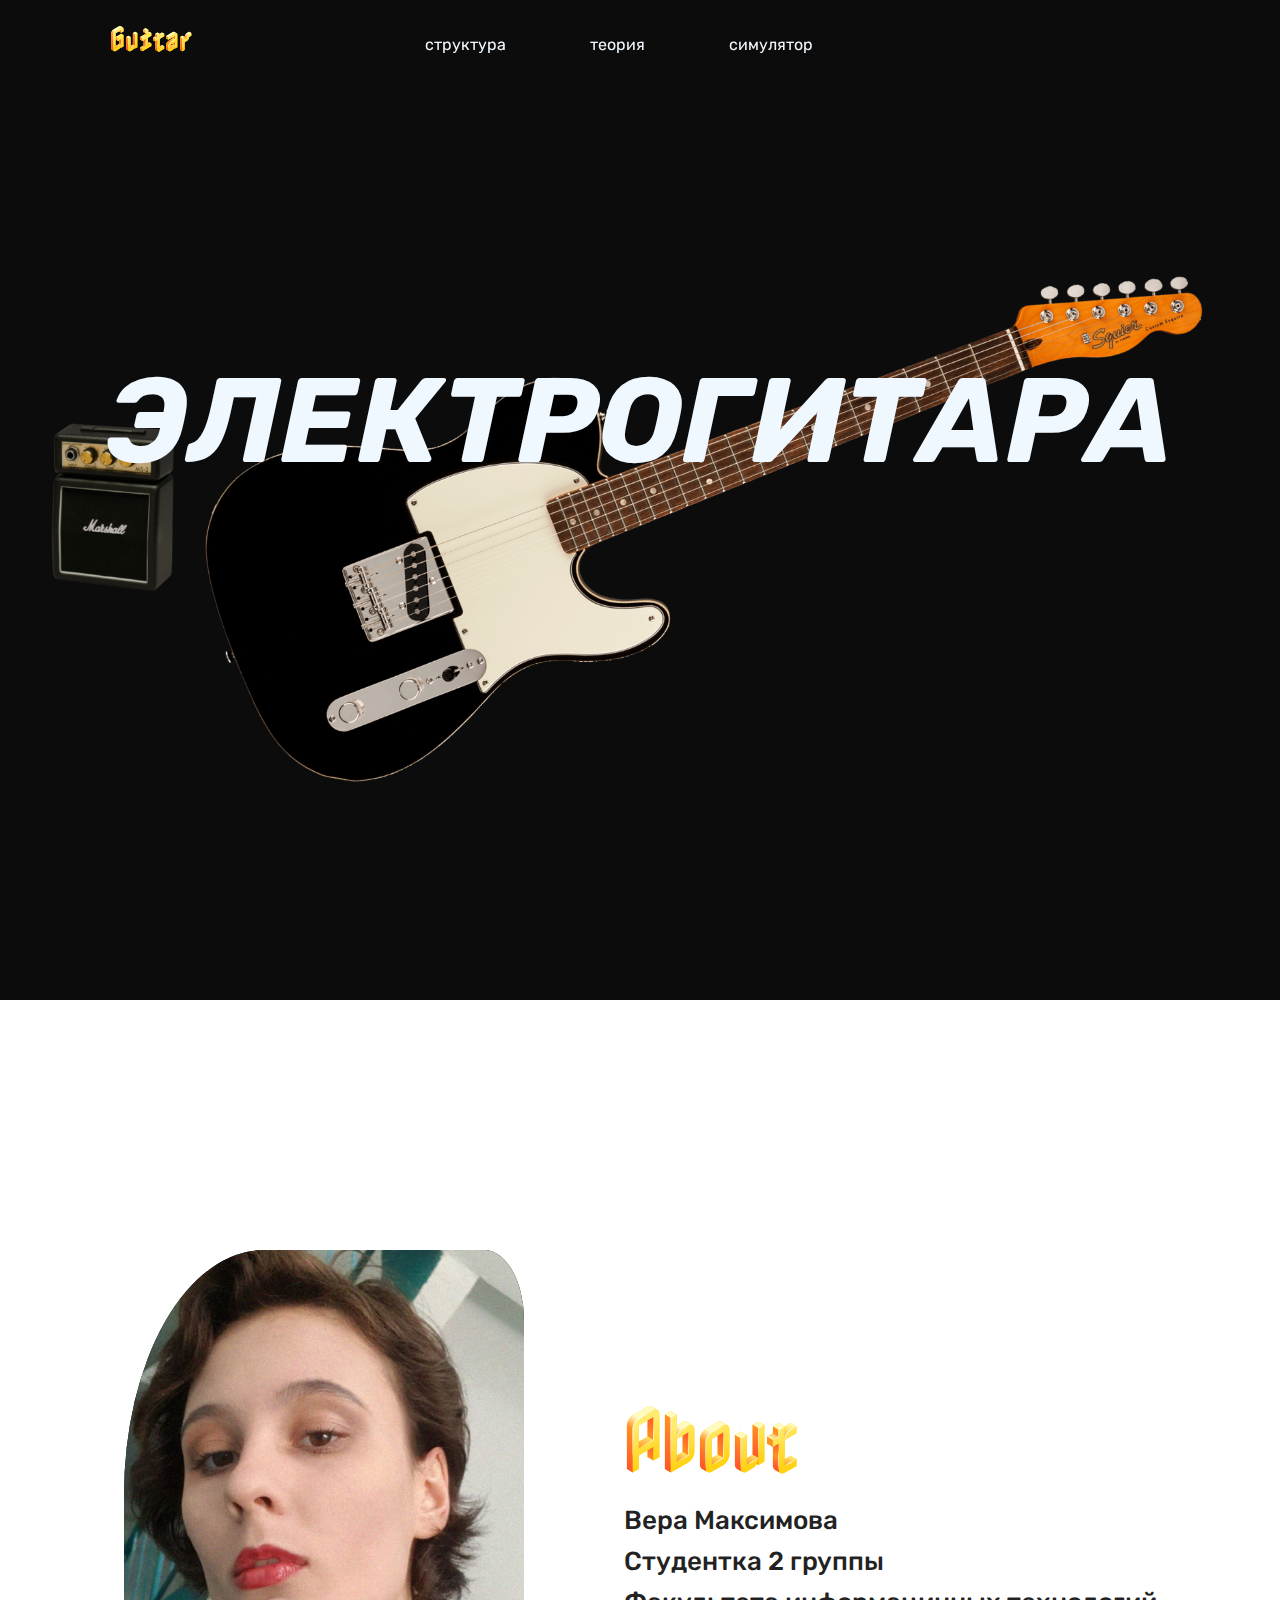
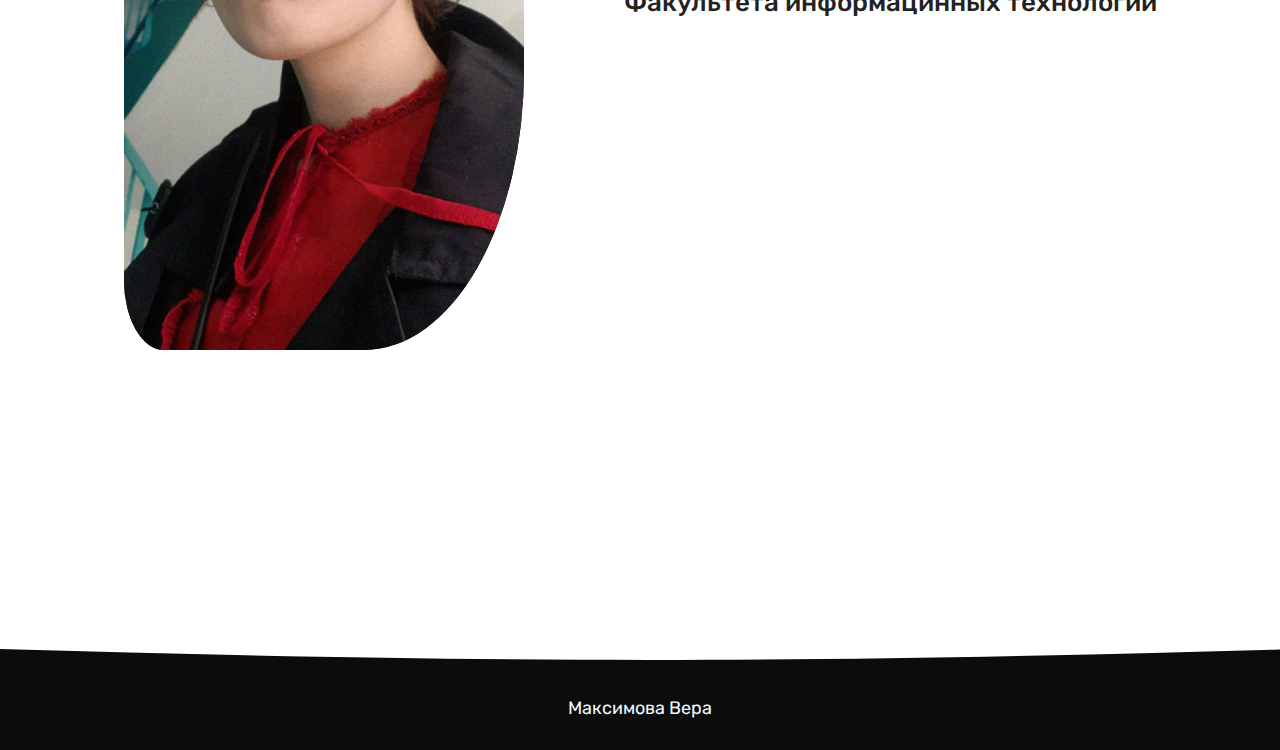
==== Сайт/Сайт/site/index.html @ 5f1f0c19 "Site is done!" ====
<!DOCTYPE html>
<html lang="en">
<head>
    <meta charset="UTF-8">
    <meta http-equiv="X-UA-Compatible" content="IE=edge">
    <meta name="viewport" content="width=device-width, initial-scale=1">
    <title>Guitar</title>
    <link rel="preconnect" href="https://fonts.googleapis.com">
    <link rel="preconnect" href="https://fonts.gstatic.com" crossorigin>
    <link rel="preconnect" href="https://fonts.googleapis.com">
    <link rel="preconnect" href="https://fonts.gstatic.com" crossorigin>
    <link href="https://fonts.googleapis.com/css2?family=Rubik:ital,wght@0,300;0,400;0,500;0,600;0,700;0,800;0,900;1,300;1,400;1,500;1,600;1,700;1,800;1,900&display=swap" rel="stylesheet">
    <link rel="icon" href="img/index/favicon.png" type="image/x-icon">
    <link href="https://fonts.googleapis.com/css2?family=Nabla&display=swap" rel="stylesheet">
    <link rel="stylesheet" href="media/index_media.css">
    <link rel="stylesheet" href="style/style.css">
</head>
<body>
<section>
    <header>
        <nav>
            <span class="logo">
                <a href="index.html">Guitar</a>
            </span>
            <span class="nav_points">
                <a href="structure.html" target="_blank">cтруктура</a>
                <a href="theory.html" target="_blank">теория</a>
                <a href="simulator.html" target="_blank">cимулятор</a>
            </span>
        </nav>
    </header>
    <section class="promo">
        <h1><span class="promo__first-letter">Э</span><span class="promo__second-letter">Л</span><span class="promo__third-letter">Е</span><span class="promo__fourth-letter">К</span><span class="promo__fifth-letter">Т</span><span class="promo__sixth-letter">Р</span><span class="promo__seventh-letter">О</span><span class="promo__eighth-letter">Г</span><span class="promo__ninth-letter">И</span><span class="promo__tenth-letter">Т</span><span class="promo__eleventh-letter">А</span><span class="promo__twelfth-letter">Р</span><span class="promo__thirteenth-letter">А</span></h1>
    </section>
    <section class="about">
        <img src="img/index/me2.png">
        <div class="about_information">
            <h2>About</h2>
            <p>Вера Максимова</p>
            <p>Студентка 2 группы</p>
            <p>Факультета информацинных технологий</p>
        </div>
    </section>
    <footer>
        <p class="footer_p">Максимова Вера</p>
    </footer>
</section>
</body>
</html>
---- Сайт/Сайт/site/media/index_media.css ----
@media  only screen and (max-width: 1440px){

.promo{
    background-size: 90%;
}

}


@media only screen and (max-width: 1024px){
    
    nav .nav_points{
        margin-top: 40px;
    }

    .logo a{
        margin-left: 50px;
        margin-right: 0;
    }

    .logo{
    margin-right: calc(50% - 450px);
    }

    .nav_points a{
    font-size: 14px;
    }

    .promo h1 span{
    font-size: 70px;
    }

    .about img{
    width: 235px;
    height: 400px;
    margin-right: 50px;
    }   

    .about .about_information h2{
    font-size: 48px;
    }

    .about .about_information p{
    font-size: 18px;
    }

    .about_information p:last-child{
    margin-bottom: 100px;
    }

    footer .footer_p {
    font-size: 14px;
    }
   
}
    

@media only screen and (max-width: 768px){
    
    nav .logo{
        margin-right: calc(50% - 350px);
        margin-left: 50px;
    }

    nav .logo a{
        margin: 0;
    }

    .promo{
        height: 700px;
    }

    .about {
        height: 600px !important;
        background-color: aliceblue;
    }

    footer{
        background-color: aliceblue;
    }
}



@media only screen and (max-width: 425px){
    nav .nav_points{
        margin-top: 40px;
    }

    nav .logo a{
        margin-left: 5px;
        margin-right: 0;
        font-size: 20px;
    }

    nav .logo{
        margin-right: calc(50% - 185px);
        margin-left: 0px;
     
    }

    nav .nav_points a{
        font-size: 12px;
        padding: 5px;
        margin-left: 0px;
        margin-right: 0px;
        
    }
    .promo{
        height: 200px;
    }
    .promo h1 {
        margin-top: 50px;
    }
    .promo h1 span {
        font-size: 40px;
    }
    
    .promo h1 span{
    font-size: 40px;
    }

    .about{
        display: block !important; 
        height: 400px;

      
    }
    .about img{
        margin-top: 100px;
        padding: 20px;
        background-color: transparent;
        width: 120px;
        height: 210px;
        margin-left: calc(50% - 80px);
    }   

    .about .about_information h2{
        font-size: 30px;
        margin-left: auto;
        margin-right: auto;
        text-align: center;
    }

    .about .about_information p{
        font-size: 12px;
        text-align: center;
    }

    .about_information p:last-child{
    margin-bottom: 100px;
    }

}


@media only screen and (max-width: 375px){
    
    nav .nav_points a{
        font-size: 10px;
        padding: 5px;
        margin-left: 0px;
        margin-right: 0px;
    }

    nav .logo{
        margin-right: calc(50% - 165px);
        margin-left: 0px;
     
    }
}

@media only screen and (max-width: 320px){

    nav .logo{
        margin-right: calc(50% - 150px);
        margin-left: 0px;
     
    }
    .promo{
        height:400px !important;
        background-position: 50% 15% !important;
    }
    .promo h1 {
        margin-top: 100px !important;
        margin-bottom: 100px !important;
        margin-bottom:20px;
    }

    .promo h1 span {
        font-size: 30px;
    }
}
---- Сайт/Сайт/site/style/style.css ----
*{
    margin: 0;
    padding: 0;
    background-color: #0C0C0C;
    
}

a::selection,h2::selection, h3::selection, h1::selection, p::selection,
h1::selection, span::selection {
    background-color: rgba(255, 174, 0, 0.897); 
}


header{
    display: flex;
}

nav{
    width: 100%;
    height: 150px;
    background-image: url(../img/index/bcg.svg);
    background-repeat: no-repeat;
    background-position: 50% 50%;
    vertical-align: baseline;
    position: fixed;
    background-color: rgba(240, 248, 255, 0);
}


.nav_points{
    display: inline-block;
    background-color: transparent;
    color: white;
    margin-top: 35px;
  
}


.nav_points a{
    background-color: transparent;
    font-family: 'Rubik', sans-serif;
    padding: 10px;
    margin-left: 30px;
    margin-right: 30px;
    text-decoration: none;
    color: aliceblue;
   
    

}

.nav_points a:hover{
    animation: a_animate 0.5s ease-in none;

}

@keyframes a_animate{
   50%{
   color: rgb(255, 196, 0);
   }

   100%{
    color: aliceblue;
   }
}

.logo{
    background-color: transparent;
    padding-top: 30px;
}

.logo a{
    padding: 10px;
    background-color: transparent;
    margin-left: 100px;
    font-family: 'Nabla', cursive;
    font-size: 26px;
    text-align: left;
    margin-right: calc(50% - 460px);
    text-decoration: none;
    
}


/*PROMO*/


.promo{
    display: flex;
    background-image: url('../img/index/promo.png');
    background-repeat: no-repeat;
    background-position: 40% 70%;
    width: 100%;
    height: 1000px;
    background-attachment: fixed;
 
}

.promo h1{
    font-family: 'Rubik', sans-serif;
    font-size: 120px;
    margin-left: auto;
    margin-right: auto;
    color: aliceblue;
    font-style: italic;
    background-color: transparent;
    margin-top: 350px;
}


.promo__first-letter{
    animation: first 1s linear infinite;
    background-color: transparent;
}

@keyframes first {
    0%{
        color: #0c0c0ce7;
    }
    6%{
        color: #0c0c0ce7;
    }
    7%{
        color: #fffffff1;
    }

}


.promo__second-letter{
    animation: second 1s linear infinite;
    background-color: transparent;
}

@keyframes  second {
    7%{
        color: #fffffff1;
    }
    8%{
        color: #0c0c0ce7;
    }
    14%{
        color: #0c0c0ce7;
    }
    16%{
        color: #fffffff1;
    }
}

.promo__third-letter{
    animation: third 1s linear infinite;
    background-color: transparent;
}

@keyframes  third {
    14%{
        color: #fffffff1;
    }
    15%{
        color: #0c0c0ce7;
    }
    21%{
        color: #0c0c0ce7;
    }
    22%{
        color: #fffffff1;
    }
}

.promo__fourth-letter{
    animation: fourth 1s linear infinite;
    background-color: transparent;
}

@keyframes  fourth {
    21%{
        color: #fffffff1;
    }
    22%{
        color: #0c0c0ce7;
    }
    28%{
        color: #0c0c0ce7;
    }
    29%{
        color: #fffffff1;
    }
}

.promo__fifth-letter{
    animation: fifth 1s linear infinite;
    background-color: transparent;
}

@keyframes  fifth {
    28%{
        color: #fffffff1;
    }
    29%{
        color: #0c0c0ce7;
    }
    35%{
        color: #0c0c0ce7;
    }
    36%{
        color: #fffffff1;
    }
}

.promo__sixth-letter{
    animation: sixth 1s linear infinite;
    background-color: transparent;
}

@keyframes  sixth {
    35%{
        color: #fffffff1;
    }
    36%{
        color: #0c0c0ce7;
    }
    42%{
        color: #0c0c0ce7;
    }
    43%{
        color: #fffffff1;
    }
}

.promo__seventh-letter{
    animation: seventh 1s linear infinite;
    background-color: transparent;
}

@keyframes  seventh{
    42%{
        color: #fffffff1;
    }
    43%{
        color: #0c0c0ce7;
    }
    49%{
        color: #0c0c0ce7;
    }
    50%{
        color: #fffffff1;
    }
}

.promo__eighth-letter{
    animation: eighth 1s linear infinite;
    background-color: transparent;
}

@keyframes  eighth{
    49%{
        color: #fffffff1;
    }
    50%{
        color: #0c0c0ce7;
    }
    56%{
        color: #0c0c0ce7;
    }
    57%{
        color: #fffffff1;
    }
}

.promo__ninth-letter{
    animation: ninth 1s linear infinite;
    background-color: transparent;
}

@keyframes  ninth{
    56%{
        color: #fffffff1;
    }
    57%{
        color: #0c0c0ce7;
    }
    63%{
        color: #0c0c0ce7;
    }
    64%{
        color: #fffffff1;
    }
}

.promo__tenth-letter{
    animation: tenth 1s linear infinite;
    background-color: transparent;
}

@keyframes  tenth{
    63%{
        color: #fffffff1;
    }
    64%{
        color: #0c0c0ce7;
    }
    70%{
        color: #0c0c0ce7;
    }
    71%{
        color: #fffffff1;
    }
}

.promo__eleventh-letter{
    animation: eleventh 1s linear infinite;
    background-color: transparent;
}

@keyframes  eleventh{
    70%{
        color: #fffffff1;
    }
    71%{
        color: #0c0c0ce7;
    }
    77%{
        color: #0c0c0ce7;
    }
    78%{
        color: #fffffff1;
    }
}

.promo__twelfth-letter{
    animation: twelfth 1s linear infinite;
    background-color: transparent;
}

@keyframes  twelfth{
    77%{
        color: #fffffff1;
    }
    78%{
        color: #0c0c0ce7;
    }
    84%{
        color: #0c0c0ce7;
    }
    85%{
        color: #fffffff1;
    }
}

.promo__thirteenth-letter{
    animation: thirteenth 1s linear infinite;
    background-color: transparent;
}

@keyframes  thirteenth{
    84%{
        color: #fffffff1;
    }
    85%{
        color: #0c0c0ce7;
    }
    91%{
        color: #0c0c0ce7;
    }
    92%{
        color: #fffffff1;
    }
}



.about{
    background-color: white;
    height: 1200px;
    display: flex;
    justify-content: center;
    align-items: center;
}


.about h2{
    font-family: 'Nabla', cursive;
    font-size: 68px;
}


.about_information p{
    font-family: 'Rubik', sans-serif;
    color: #0c0c0ce7;
    font-size: 26px;
    font-weight: 500;
    padding-top: 10px;
  
}

.about_information, p, h2{
    background-color: transparent;

}


.about_information p:last-child{
    margin-bottom: 200px;
}


img{
    width: 400px;
    height: 700px;
    border-top-left-radius: 35%;
    border-bottom-right-radius: 40%;
    border-top-right-radius: 10%;
    border-bottom-left-radius: 10%;
    margin-right: 100px;
}


img:hover{
    animation: img_animate 0.6s ease-in-out none;
}

@keyframes img_animate {
    
    50%{
        border-radius: 100%;
    }
    100%{
        border-top-left-radius: 35%;
        border-bottom-right-radius: 40%;
        border-top-right-radius: 10%;
        border-bottom-left-radius: 10%;
    }

}

footer{
    width: 100%;
    height: 150px;
    background-image: url(../img/index/bcg_footer.svg);
    background-repeat: no-repeat;
    background-position: 40% 50%;
    vertical-align: baseline;
    background-position: 50% 50%;
    background-color: rgb(255, 255, 255);
    display: flex;
    justify-content: center;
    align-self: center;
    align-items: center;
}



footer p {
    color: aliceblue;
    font-family: 'Rubik', sans-serif;
    font-size: 18px;
    margin-top: calc((150px - 20px)/2);
   
}
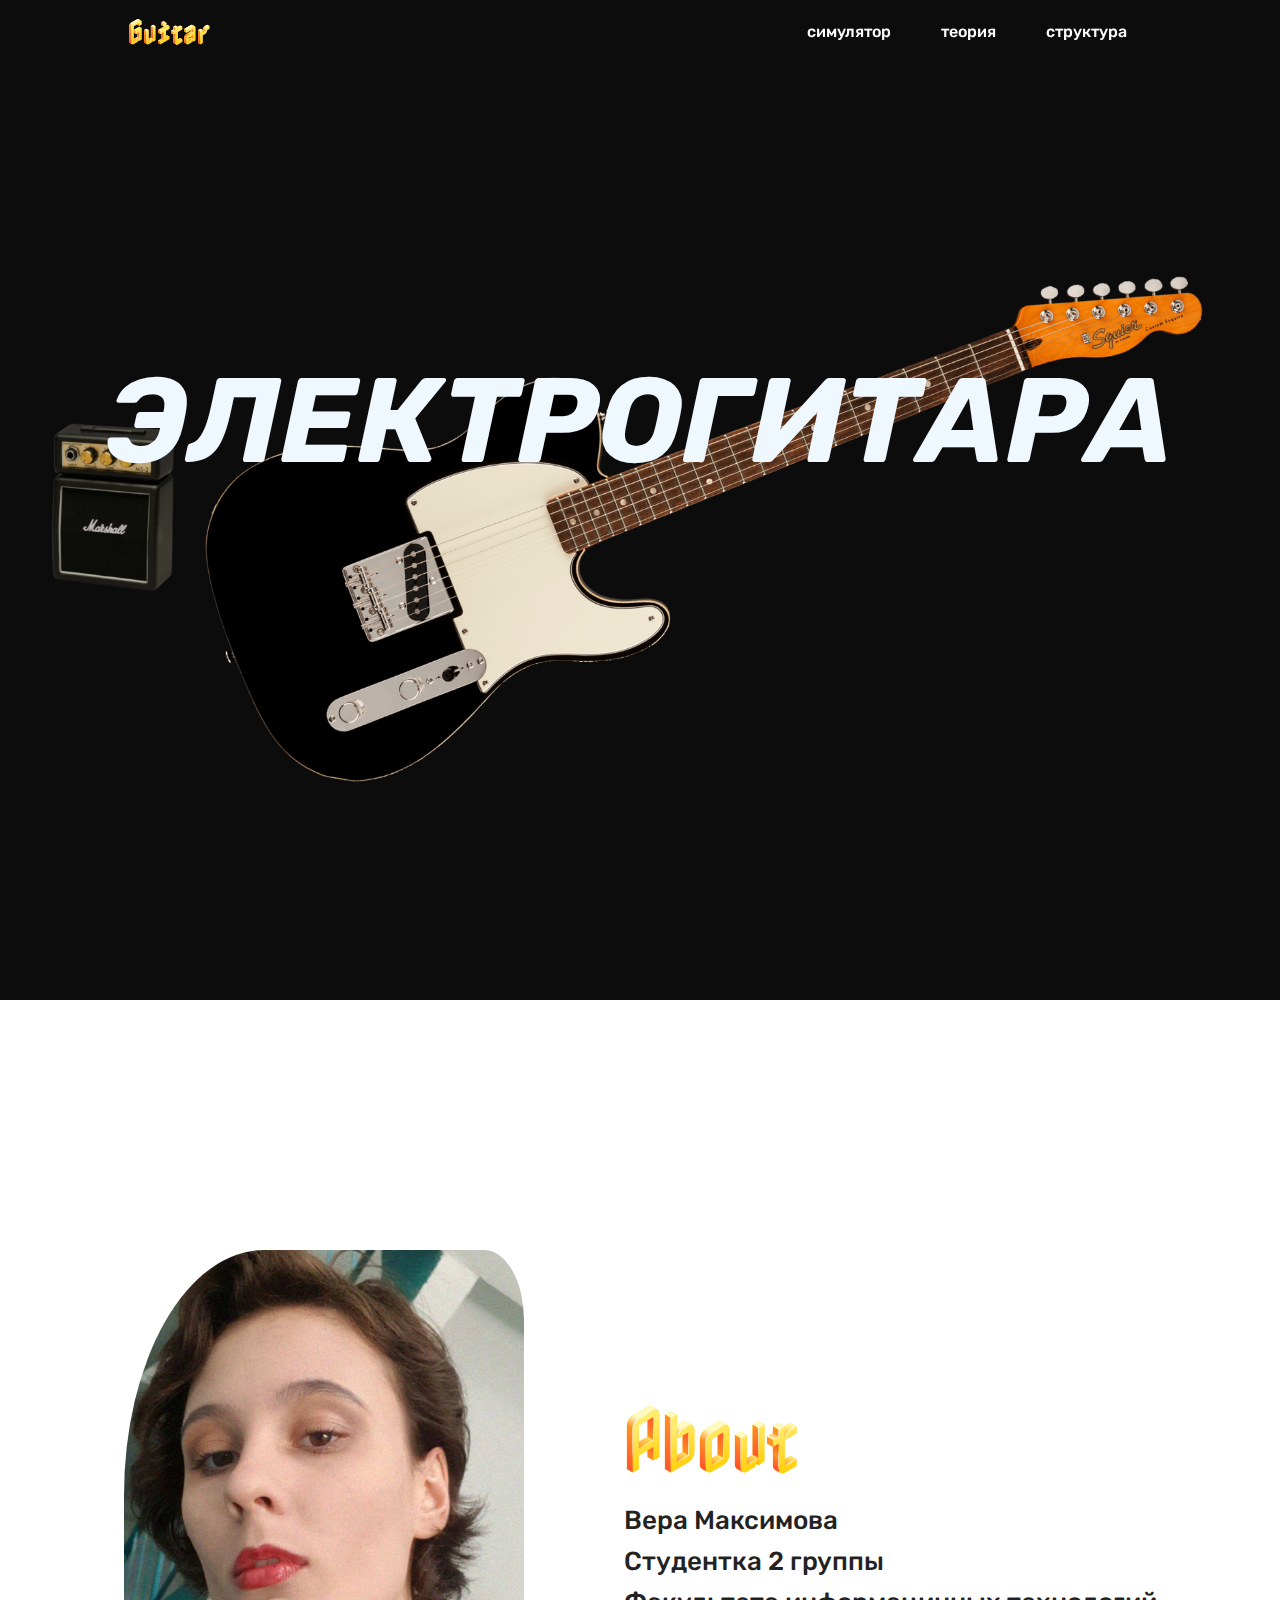
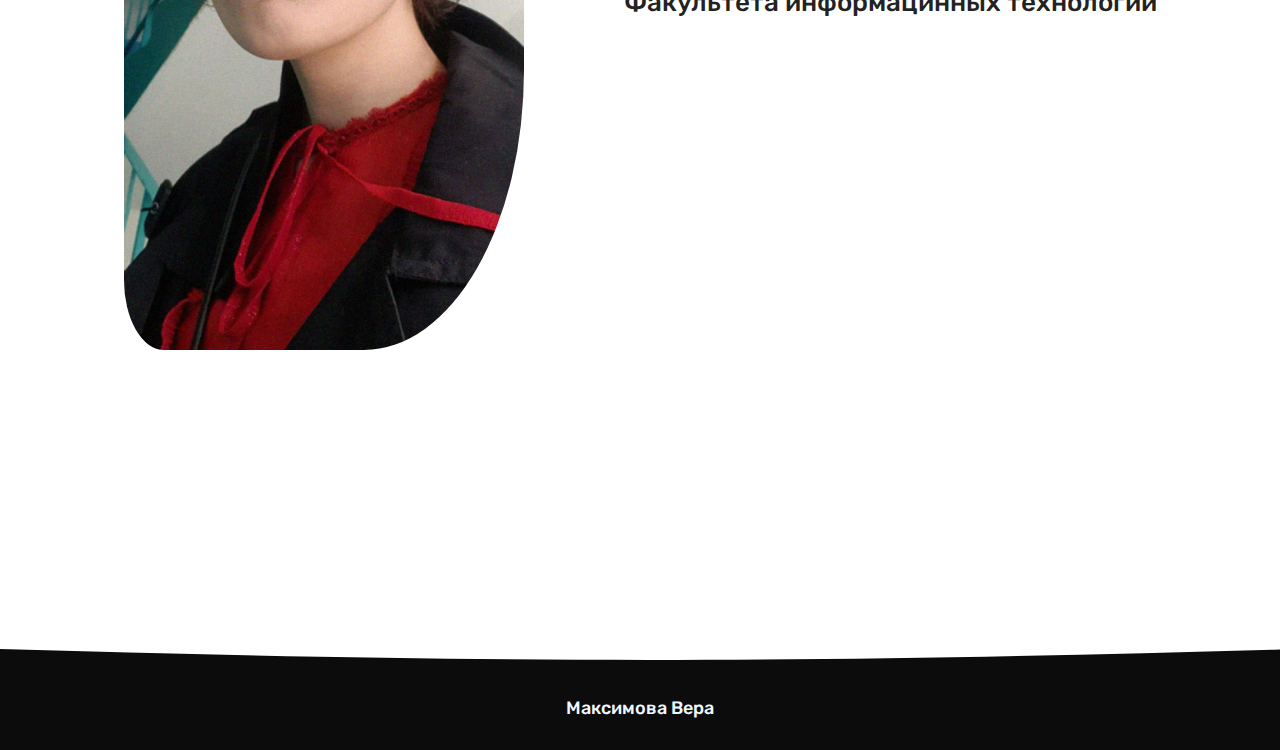
==== commit c35d5d75: "nutger menu added" ====
--- a/Сайт/Сайт/site/index.html
+++ b/Сайт/Сайт/site/index.html
@@ -1,49 +1,65 @@
 <!DOCTYPE html>
 <html lang="en">
+
 <head>
     <meta charset="UTF-8">
     <meta http-equiv="X-UA-Compatible" content="IE=edge">
     <meta name="viewport" content="width=device-width, initial-scale=1">
+    <meta name="viewport" content="width=device-width, initial-scale=1.0" />
     <title>Guitar</title>
     <link rel="preconnect" href="https://fonts.googleapis.com">
     <link rel="preconnect" href="https://fonts.gstatic.com" crossorigin>
     <link rel="preconnect" href="https://fonts.googleapis.com">
     <link rel="preconnect" href="https://fonts.gstatic.com" crossorigin>
-    <link href="https://fonts.googleapis.com/css2?family=Rubik:ital,wght@0,300;0,400;0,500;0,600;0,700;0,800;0,900;1,300;1,400;1,500;1,600;1,700;1,800;1,900&display=swap" rel="stylesheet">
+    <link
+        href="https://fonts.googleapis.com/css2?family=Rubik:ital,wght@0,300;0,400;0,500;0,600;0,700;0,800;0,900;1,300;1,400;1,500;1,600;1,700;1,800;1,900&display=swap"
+        rel="stylesheet">
     <link rel="icon" href="img/index/favicon.png" type="image/x-icon">
     <link href="https://fonts.googleapis.com/css2?family=Nabla&display=swap" rel="stylesheet">
     <link rel="stylesheet" href="media/index_media.css">
     <link rel="stylesheet" href="style/style.css">
+    
 </head>
+
 <body>
-<section>
-    <header>
-        <nav>
-            <span class="logo">
-                <a href="index.html">Guitar</a>
-            </span>
-            <span class="nav_points">
-                <a href="structure.html" target="_blank">cтруктура</a>
-                <a href="theory.html" target="_blank">теория</a>
-                <a href="simulator.html" target="_blank">cимулятор</a>
-            </span>
-        </nav>
+    <header class="header">
+        <div class="container">
+            <div class="header_content">
+                <a href="index.html" class="logo">Guitar</a>
+                <button сlass="nav_toggle"><label for="nav_toggle">
+                        menu
+                </label></button>
+                <input type="checkbox" id="nav_toggle">
+            <ul class="nav">
+                <li><a href="simulator.html">симулятор</a></li>
+                <li><a href="theory.html">теория</a></li>
+                <li><a href="structure.html">структура</a></li>
+            </ul>
+        </div>
+    </div>
     </header>
-    <section class="promo">
-        <h1><span class="promo__first-letter">Э</span><span class="promo__second-letter">Л</span><span class="promo__third-letter">Е</span><span class="promo__fourth-letter">К</span><span class="promo__fifth-letter">Т</span><span class="promo__sixth-letter">Р</span><span class="promo__seventh-letter">О</span><span class="promo__eighth-letter">Г</span><span class="promo__ninth-letter">И</span><span class="promo__tenth-letter">Т</span><span class="promo__eleventh-letter">А</span><span class="promo__twelfth-letter">Р</span><span class="promo__thirteenth-letter">А</span></h1>
+        <section class="promo">
+            <h1><span class="promo__first-letter">Э</span><span class="promo__second-letter">Л</span><span
+                    class="promo__third-letter">Е</span><span class="promo__fourth-letter">К</span><span
+                    class="promo__fifth-letter">Т</span><span class="promo__sixth-letter">Р</span><span
+                    class="promo__seventh-letter">О</span><span class="promo__eighth-letter">Г</span><span
+                    class="promo__ninth-letter">И</span><span class="promo__tenth-letter">Т</span><span
+                    class="promo__eleventh-letter">А</span><span class="promo__twelfth-letter">Р</span><span
+                    class="promo__thirteenth-letter">А</span></h1>
+        </section>
+        <section class="about">
+            <img src="img/index/me2.png">
+            <div class="about_information">
+                <h2>About</h2>
+                <p>Вера Максимова</p>
+                <p>Студентка 2 группы</p>
+                <p>Факультета информацинных технологий</p>
+            </div>
+        </section>
+        <footer>
+            <p class="footer_p">Максимова Вера</p>
+        </footer>
     </section>
-    <section class="about">
-        <img src="img/index/me2.png">
-        <div class="about_information">
-            <h2>About</h2>
-            <p>Вера Максимова</p>
-            <p>Студентка 2 группы</p>
-            <p>Факультета информацинных технологий</p>
-        </div>
-    </section>
-    <footer>
-        <p class="footer_p">Максимова Вера</p>
-    </footer>
-</section>
 </body>
+
 </html>--- a/Сайт/Сайт/site/style/style.css
+++ b/Сайт/Сайт/site/style/style.css
@@ -1,91 +1,135 @@
-*{
+* {
     margin: 0;
     padding: 0;
+    transition: all linear 0.2s;
+}
+
+a::selection,
+h2::selection,
+h3::selection,
+h1::selection,
+p::selection,
+h1::selection,
+span::selection {
+    background-color: rgba(255, 174, 0, 0.897);
+}
+
+/*#region header*/
+
+
+.container {
+    margin-left: auto;
+    margin-right: auto;
+    width: 80%;
+    background-color: transparent;
+}
+
+header{
+    background-image: url(../img/index/bcg.svg);
+    background-position: 50% 50%;
+    background-size: 100% 100%;
+    margin-top: -28px;
+    background-repeat: no-repeat;
+}
+.header {
+    height: 150px;
+    background-color: transparent;
+    position: fixed;
+    width: 100%;
+    margin-left: auto;
+    margin-right: auto;
+}
+
+
+.header .header_content {
+    display: flex;
+    justify-content: space-between;
+    align-items: center;
+    margin-top: 40px;
+    padding-bottom: 30px;
+}
+
+
+.header .header_content ul a,
+a:not(:first-child) {
+    text-decoration: none;
+    color: rgb(255, 255, 255);
+    font-family: 'Rubik', sans-serif;
+    font-size: 16px;
+    padding: 25px;
+    position: relative;
+    font-weight: 500;
+    transition: all linear 0.2s;
+
+}
+
+.header .header_content ul a:hover {
+    color: gold;
+}
+
+.header_content .logo {
+    font-size: 26px;
+    font-family: 'Nabla';
+    text-decoration: none;
+}
+
+.header .header_content .nav {
+    display: flex;
+    list-style: none;
+
+}
+
+.header .header_content .nav li {
+    width: 100%;
+    text-align: center;
+}
+
+.header .header_content ul a:hover::after {
+    content: ' ';
+    position: absolute;
+    top: 0;
+    left: 0;
+    width: 100%;
+    height: 100%;
+}
+
+
+.header .header_content a:not(:first-child):hover::after {
+    content: ' ';
+    position: absolute;
+    top: 0;
+    left: 0;
+    width: 100%;
+    height: 100%;
+}
+
+
+
+
+.header .header_content button {
+    display: none;
+    color: white;
+    background-color: transparent;
+    font-family: 'Rubik', sans-serif;
+    font-size: 16px;
+    padding: 15px;
+    font-weight: 500;
+    border: none;
+}
+
+
+
+#nav_toggle {
+    display: none;
+}
+
+/*#endregion header*/
+
+/*#region PROMO*/
+
+
+.promo {
     background-color: #0C0C0C;
-    
-}
-
-a::selection,h2::selection, h3::selection, h1::selection, p::selection,
-h1::selection, span::selection {
-    background-color: rgba(255, 174, 0, 0.897); 
-}
-
-
-header{
-    display: flex;
-}
-
-nav{
-    width: 100%;
-    height: 150px;
-    background-image: url(../img/index/bcg.svg);
-    background-repeat: no-repeat;
-    background-position: 50% 50%;
-    vertical-align: baseline;
-    position: fixed;
-    background-color: rgba(240, 248, 255, 0);
-}
-
-
-.nav_points{
-    display: inline-block;
-    background-color: transparent;
-    color: white;
-    margin-top: 35px;
-  
-}
-
-
-.nav_points a{
-    background-color: transparent;
-    font-family: 'Rubik', sans-serif;
-    padding: 10px;
-    margin-left: 30px;
-    margin-right: 30px;
-    text-decoration: none;
-    color: aliceblue;
-   
-    
-
-}
-
-.nav_points a:hover{
-    animation: a_animate 0.5s ease-in none;
-
-}
-
-@keyframes a_animate{
-   50%{
-   color: rgb(255, 196, 0);
-   }
-
-   100%{
-    color: aliceblue;
-   }
-}
-
-.logo{
-    background-color: transparent;
-    padding-top: 30px;
-}
-
-.logo a{
-    padding: 10px;
-    background-color: transparent;
-    margin-left: 100px;
-    font-family: 'Nabla', cursive;
-    font-size: 26px;
-    text-align: left;
-    margin-right: calc(50% - 460px);
-    text-decoration: none;
-    
-}
-
-
-/*PROMO*/
-
-
-.promo{
     display: flex;
     background-image: url('../img/index/promo.png');
     background-repeat: no-repeat;
@@ -93,10 +137,9 @@
     width: 100%;
     height: 1000px;
     background-attachment: fixed;
- 
-}
-
-.promo h1{
+}
+
+.promo h1 {
     font-family: 'Rubik', sans-serif;
     font-size: 120px;
     margin-left: auto;
@@ -108,268 +151,307 @@
 }
 
 
-.promo__first-letter{
+.promo__first-letter {
     animation: first 1s linear infinite;
     background-color: transparent;
 }
 
 @keyframes first {
-    0%{
-        color: #0c0c0ce7;
-    }
-    6%{
-        color: #0c0c0ce7;
-    }
-    7%{
-        color: #fffffff1;
-    }
-
-}
-
-
-.promo__second-letter{
+    0% {
+        color: #0c0c0ce7;
+    }
+
+    6% {
+        color: #0c0c0ce7;
+    }
+
+    7% {
+        color: #fffffff1;
+    }
+
+}
+
+
+.promo__second-letter {
     animation: second 1s linear infinite;
     background-color: transparent;
 }
 
-@keyframes  second {
-    7%{
-        color: #fffffff1;
-    }
-    8%{
-        color: #0c0c0ce7;
-    }
-    14%{
-        color: #0c0c0ce7;
-    }
-    16%{
-        color: #fffffff1;
-    }
-}
-
-.promo__third-letter{
+@keyframes second {
+    7% {
+        color: #fffffff1;
+    }
+
+    8% {
+        color: #0c0c0ce7;
+    }
+
+    14% {
+        color: #0c0c0ce7;
+    }
+
+    16% {
+        color: #fffffff1;
+    }
+}
+
+.promo__third-letter {
     animation: third 1s linear infinite;
     background-color: transparent;
 }
 
-@keyframes  third {
-    14%{
-        color: #fffffff1;
-    }
-    15%{
-        color: #0c0c0ce7;
-    }
-    21%{
-        color: #0c0c0ce7;
-    }
-    22%{
-        color: #fffffff1;
-    }
-}
-
-.promo__fourth-letter{
+@keyframes third {
+    14% {
+        color: #fffffff1;
+    }
+
+    15% {
+        color: #0c0c0ce7;
+    }
+
+    21% {
+        color: #0c0c0ce7;
+    }
+
+    22% {
+        color: #fffffff1;
+    }
+}
+
+.promo__fourth-letter {
     animation: fourth 1s linear infinite;
     background-color: transparent;
 }
 
-@keyframes  fourth {
-    21%{
-        color: #fffffff1;
-    }
-    22%{
-        color: #0c0c0ce7;
-    }
-    28%{
-        color: #0c0c0ce7;
-    }
-    29%{
-        color: #fffffff1;
-    }
-}
-
-.promo__fifth-letter{
+@keyframes fourth {
+    21% {
+        color: #fffffff1;
+    }
+
+    22% {
+        color: #0c0c0ce7;
+    }
+
+    28% {
+        color: #0c0c0ce7;
+    }
+
+    29% {
+        color: #fffffff1;
+    }
+}
+
+.promo__fifth-letter {
     animation: fifth 1s linear infinite;
     background-color: transparent;
 }
 
-@keyframes  fifth {
-    28%{
-        color: #fffffff1;
-    }
-    29%{
-        color: #0c0c0ce7;
-    }
-    35%{
-        color: #0c0c0ce7;
-    }
-    36%{
-        color: #fffffff1;
-    }
-}
-
-.promo__sixth-letter{
+@keyframes fifth {
+    28% {
+        color: #fffffff1;
+    }
+
+    29% {
+        color: #0c0c0ce7;
+    }
+
+    35% {
+        color: #0c0c0ce7;
+    }
+
+    36% {
+        color: #fffffff1;
+    }
+}
+
+.promo__sixth-letter {
     animation: sixth 1s linear infinite;
     background-color: transparent;
 }
 
-@keyframes  sixth {
-    35%{
-        color: #fffffff1;
-    }
-    36%{
-        color: #0c0c0ce7;
-    }
-    42%{
-        color: #0c0c0ce7;
-    }
-    43%{
-        color: #fffffff1;
-    }
-}
-
-.promo__seventh-letter{
+@keyframes sixth {
+    35% {
+        color: #fffffff1;
+    }
+
+    36% {
+        color: #0c0c0ce7;
+    }
+
+    42% {
+        color: #0c0c0ce7;
+    }
+
+    43% {
+        color: #fffffff1;
+    }
+}
+
+.promo__seventh-letter {
     animation: seventh 1s linear infinite;
     background-color: transparent;
 }
 
-@keyframes  seventh{
-    42%{
-        color: #fffffff1;
-    }
-    43%{
-        color: #0c0c0ce7;
-    }
-    49%{
-        color: #0c0c0ce7;
-    }
-    50%{
-        color: #fffffff1;
-    }
-}
-
-.promo__eighth-letter{
+@keyframes seventh {
+    42% {
+        color: #fffffff1;
+    }
+
+    43% {
+        color: #0c0c0ce7;
+    }
+
+    49% {
+        color: #0c0c0ce7;
+    }
+
+    50% {
+        color: #fffffff1;
+    }
+}
+
+.promo__eighth-letter {
     animation: eighth 1s linear infinite;
     background-color: transparent;
 }
 
-@keyframes  eighth{
-    49%{
-        color: #fffffff1;
-    }
-    50%{
-        color: #0c0c0ce7;
-    }
-    56%{
-        color: #0c0c0ce7;
-    }
-    57%{
-        color: #fffffff1;
-    }
-}
-
-.promo__ninth-letter{
+@keyframes eighth {
+    49% {
+        color: #fffffff1;
+    }
+
+    50% {
+        color: #0c0c0ce7;
+    }
+
+    56% {
+        color: #0c0c0ce7;
+    }
+
+    57% {
+        color: #fffffff1;
+    }
+}
+
+.promo__ninth-letter {
     animation: ninth 1s linear infinite;
     background-color: transparent;
 }
 
-@keyframes  ninth{
-    56%{
-        color: #fffffff1;
-    }
-    57%{
-        color: #0c0c0ce7;
-    }
-    63%{
-        color: #0c0c0ce7;
-    }
-    64%{
-        color: #fffffff1;
-    }
-}
-
-.promo__tenth-letter{
+@keyframes ninth {
+    56% {
+        color: #fffffff1;
+    }
+
+    57% {
+        color: #0c0c0ce7;
+    }
+
+    63% {
+        color: #0c0c0ce7;
+    }
+
+    64% {
+        color: #fffffff1;
+    }
+}
+
+.promo__tenth-letter {
     animation: tenth 1s linear infinite;
     background-color: transparent;
 }
 
-@keyframes  tenth{
-    63%{
-        color: #fffffff1;
-    }
-    64%{
-        color: #0c0c0ce7;
-    }
-    70%{
-        color: #0c0c0ce7;
-    }
-    71%{
-        color: #fffffff1;
-    }
-}
-
-.promo__eleventh-letter{
+@keyframes tenth {
+    63% {
+        color: #fffffff1;
+    }
+
+    64% {
+        color: #0c0c0ce7;
+    }
+
+    70% {
+        color: #0c0c0ce7;
+    }
+
+    71% {
+        color: #fffffff1;
+    }
+}
+
+.promo__eleventh-letter {
     animation: eleventh 1s linear infinite;
     background-color: transparent;
 }
 
-@keyframes  eleventh{
-    70%{
-        color: #fffffff1;
-    }
-    71%{
-        color: #0c0c0ce7;
-    }
-    77%{
-        color: #0c0c0ce7;
-    }
-    78%{
-        color: #fffffff1;
-    }
-}
-
-.promo__twelfth-letter{
+@keyframes eleventh {
+    70% {
+        color: #fffffff1;
+    }
+
+    71% {
+        color: #0c0c0ce7;
+    }
+
+    77% {
+        color: #0c0c0ce7;
+    }
+
+    78% {
+        color: #fffffff1;
+    }
+}
+
+.promo__twelfth-letter {
     animation: twelfth 1s linear infinite;
     background-color: transparent;
 }
 
-@keyframes  twelfth{
-    77%{
-        color: #fffffff1;
-    }
-    78%{
-        color: #0c0c0ce7;
-    }
-    84%{
-        color: #0c0c0ce7;
-    }
-    85%{
-        color: #fffffff1;
-    }
-}
-
-.promo__thirteenth-letter{
+@keyframes twelfth {
+    77% {
+        color: #fffffff1;
+    }
+
+    78% {
+        color: #0c0c0ce7;
+    }
+
+    84% {
+        color: #0c0c0ce7;
+    }
+
+    85% {
+        color: #fffffff1;
+    }
+}
+
+.promo__thirteenth-letter {
     animation: thirteenth 1s linear infinite;
     background-color: transparent;
 }
 
-@keyframes  thirteenth{
-    84%{
-        color: #fffffff1;
-    }
-    85%{
-        color: #0c0c0ce7;
-    }
-    91%{
-        color: #0c0c0ce7;
-    }
-    92%{
-        color: #fffffff1;
-    }
-}
-
-
-
-.about{
+@keyframes thirteenth {
+    84% {
+        color: #fffffff1;
+    }
+
+    85% {
+        color: #0c0c0ce7;
+    }
+
+    91% {
+        color: #0c0c0ce7;
+    }
+
+    92% {
+        color: #fffffff1;
+    }
+}
+/*#endregion PROMO*/
+
+
+/*#region ABOUT*/
+.about {
     background-color: white;
     height: 1200px;
     display: flex;
@@ -378,33 +460,35 @@
 }
 
 
-.about h2{
+.about h2 {
     font-family: 'Nabla', cursive;
     font-size: 68px;
 }
 
 
-.about_information p{
+.about_information p {
     font-family: 'Rubik', sans-serif;
     color: #0c0c0ce7;
     font-size: 26px;
     font-weight: 500;
     padding-top: 10px;
-  
-}
-
-.about_information, p, h2{
-    background-color: transparent;
-
-}
-
-
-.about_information p:last-child{
+
+}
+
+.about_information,
+p,
+h2 {
+    background-color: transparent;
+
+}
+
+
+.about_information p:last-child {
     margin-bottom: 200px;
 }
 
 
-img{
+img {
     width: 400px;
     height: 700px;
     border-top-left-radius: 35%;
@@ -415,16 +499,17 @@
 }
 
 
-img:hover{
+img:hover {
     animation: img_animate 0.6s ease-in-out none;
 }
 
 @keyframes img_animate {
-    
-    50%{
+
+    50% {
         border-radius: 100%;
     }
-    100%{
+
+    100% {
         border-top-left-radius: 35%;
         border-bottom-right-radius: 40%;
         border-top-right-radius: 10%;
@@ -433,12 +518,14 @@
 
 }
 
-footer{
+/*#endregion*/
+
+/*#region FOOTER*/
+footer {
     width: 100%;
     height: 150px;
     background-image: url(../img/index/bcg_footer.svg);
     background-repeat: no-repeat;
-    background-position: 40% 50%;
     vertical-align: baseline;
     background-position: 50% 50%;
     background-color: rgb(255, 255, 255);
@@ -454,6 +541,212 @@
     color: aliceblue;
     font-family: 'Rubik', sans-serif;
     font-size: 18px;
+    font-weight: 500;
     margin-top: calc((150px - 20px)/2);
-   
-}+
+}
+
+/*#endregion FOOTER*/
+
+/*#region MEDIA*/
+@media  (max-width: 1903px){
+    header{
+        background-position: 50% 0%;
+        background-size: cover;
+        margin-top: -30px;
+    }
+}
+
+
+@media only screen and (max-width: 1440px) {
+    header{
+        background-position: 50% 70%;
+        background-size: cover;
+    }
+
+    .promo {
+        background-size: 90%;
+    }
+}
+
+
+@media only screen and (max-width: 1024px) {
+
+    .header .header_content .nav {
+        display: none;
+    }
+
+
+    .header .header_content button {
+        display: block;
+    }
+
+
+    #nav_toggle:checked~ul {
+        display: block;
+        position: fixed;
+        top: 0;
+        left: 0;
+        background-color: #0c0c0c98;
+        height: 100%;
+        width: 400px;
+    }
+
+
+    .header .header_content .nav li {
+        margin-top: 40px;
+        margin-bottom: 40px;
+
+    }
+
+    .header .header_content ul a,
+    a:not(:first-child) {
+        padding: 10px;
+    }
+
+
+    .header .header_content ul a:hover::after {
+        border: none;
+    }
+
+    .header .header_content {
+        justify-content: space-around;
+    }
+
+    .promo h1 span {
+        font-size: 70px;
+    }
+
+    .about img {
+        width: 235px;
+        height: 400px;
+        margin-right: 50px;
+    }
+
+    .about .about_information h2 {
+        font-size: 48px;
+    }
+
+    .about .about_information p {
+        font-size: 18px;
+    }
+
+    .about_information p:last-child {
+        margin-bottom: 100px;
+    }
+
+    footer .footer_p {
+        font-size: 14px;
+    }
+
+}
+
+@media only screen and (max-width: 768px) {
+
+    #nav_toggle:checked~ul {
+        width: 400px;
+    }
+
+
+    .promo {
+        height: 700px;
+    }
+
+    .about {
+        height: 600px !important;
+        background-color: aliceblue;
+    }
+
+    footer {
+        background-color: aliceblue;
+    }
+}
+
+
+
+@media (max-width: 425px) {
+    #nav_toggle:checked~ul {
+        width: 180px;
+    }
+
+    header .header_content a img {
+        width: 100px;
+    }
+
+
+    .header .header_content a {
+        font-size: 15px;
+    }
+
+
+    .promo {
+        height: 200px;
+    }
+
+    .promo h1 {
+        margin-top: 50px;
+    }
+
+    .promo h1 span {
+        font-size: 40px;
+    }
+
+    .promo h1 span {
+        font-size: 40px;
+    }
+
+    .about {
+        display: block !important;
+        height: 400px;
+
+
+    }
+
+    .about img {
+        margin-top: 100px;
+        padding: 20px;
+        background-color: transparent;
+        width: 120px;
+        height: 210px;
+        margin-left: calc(50% - 80px);
+    }
+
+    .about .about_information h2 {
+        font-size: 30px;
+        margin-left: auto;
+        margin-right: auto;
+        text-align: center;
+    }
+
+    .about .about_information p {
+        font-size: 12px;
+        text-align: center;
+    }
+
+    .about_information p:last-child {
+        margin-bottom: 100px;
+    }
+
+}
+
+
+
+@media only screen and (max-width: 320px) {
+
+    .promo {
+        height: 400px !important;
+        background-position: 50% 15% !important;
+    }
+
+    .promo h1 {
+        margin-top: 100px !important;
+        margin-bottom: 100px !important;
+        margin-bottom: 20px;
+    }
+
+    .promo h1 span {
+        font-size: 30px;
+    }
+}
+
+/*#endregion */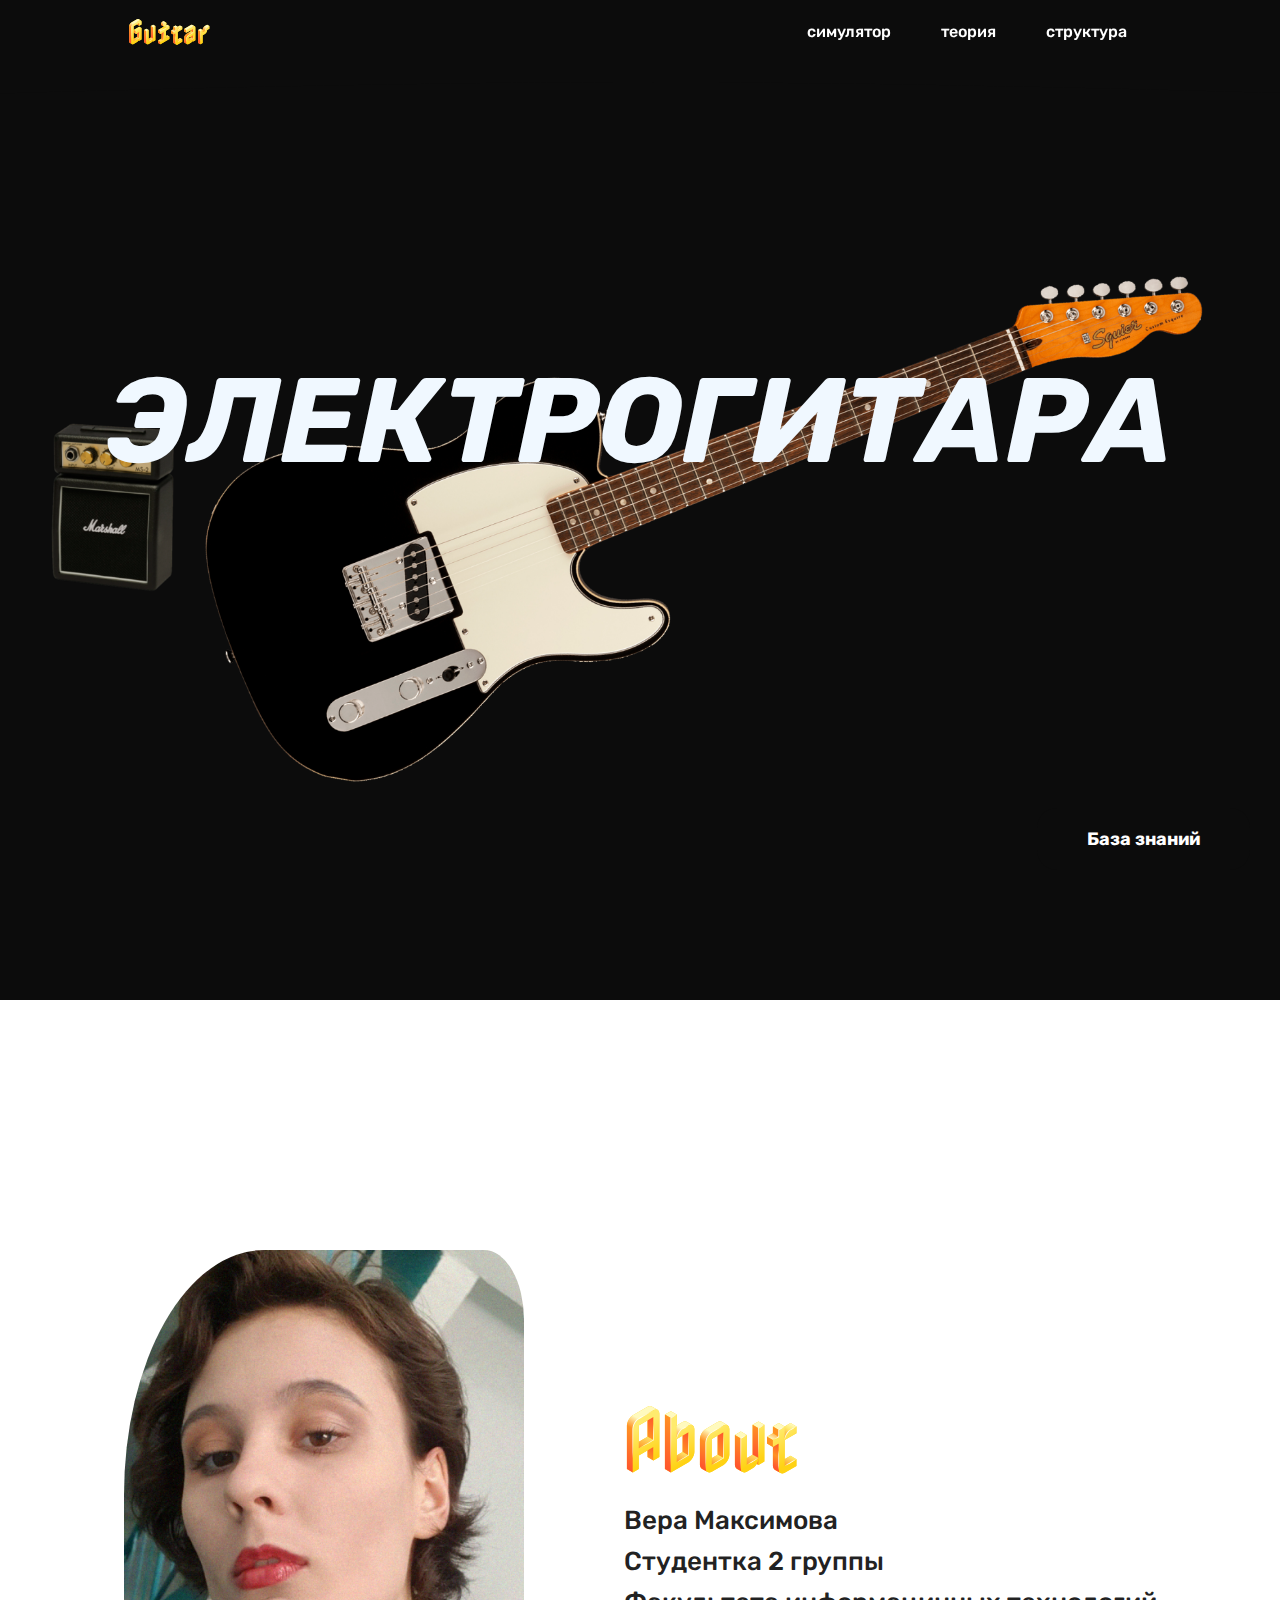
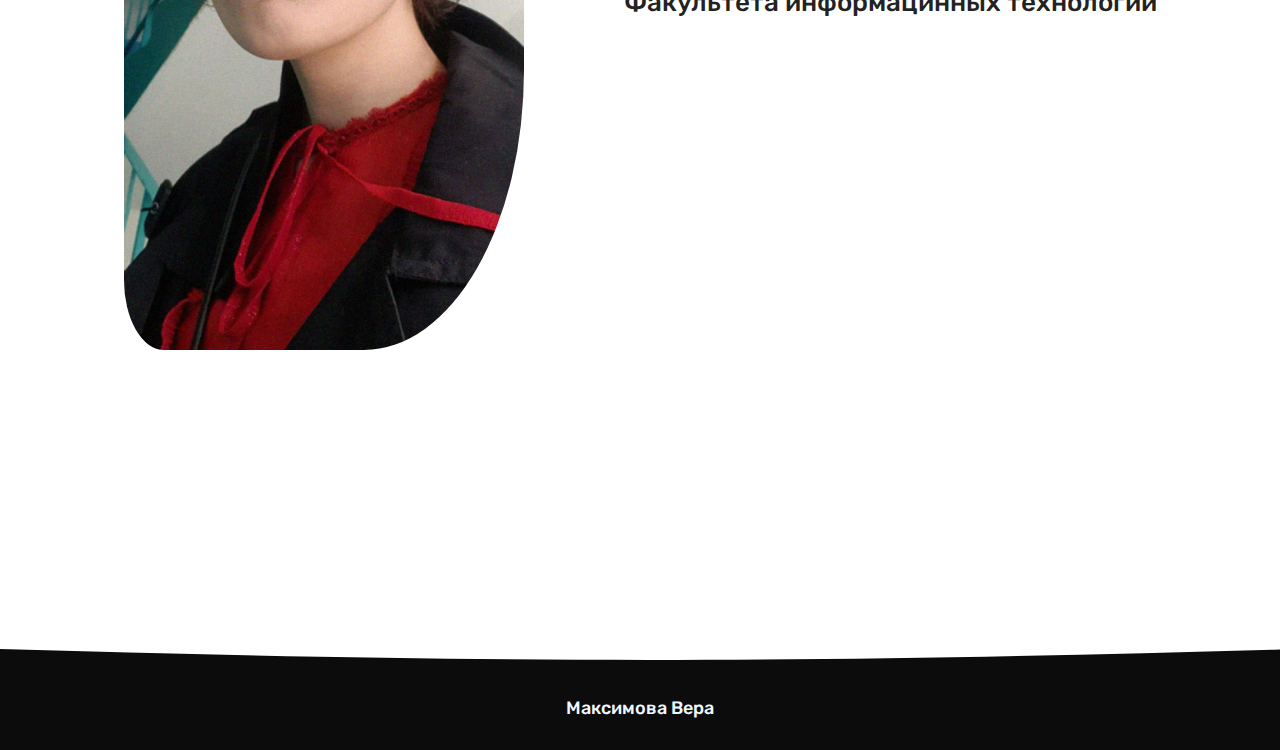
==== commit aea13a94: "commit" ====
--- a/Сайт/Сайт/site/index.html
+++ b/Сайт/Сайт/site/index.html
@@ -18,7 +18,31 @@
     <link href="https://fonts.googleapis.com/css2?family=Nabla&display=swap" rel="stylesheet">
     <link rel="stylesheet" href="media/index_media.css">
     <link rel="stylesheet" href="style/style.css">
-    
+    <script language="JavaScript">
+        function OpenImg(){
+            let img = document.getElementById('frying_pans');
+            img.style.display = 'block';
+        }
+
+        function CloseImg(){
+            let img = document.getElementById('frying_pans');
+            img.style.display = 'none';
+        }
+        let i = 0;
+        function OpenBase(){
+            let base = document.getElementById('dialog');
+
+            i = i + 1;
+            if((i % 2) == 1){
+                base.style.display = 'block';
+            }else{
+                base.style.display = 'none';
+            }
+
+        }
+
+
+    </script>
 </head>
 
 <body>
@@ -56,10 +80,28 @@
                 <p>Факультета информацинных технологий</p>
             </div>
         </section>
+        <section  id="dialog" class="dialog">
+            <div class="dialog__window">
+                <h4 class="dialog__header">База знаний</h4>
+                <div class="dialog__body" id="dialog__messanger"></div>
+                <form class="dialog__submit" id="dialog__form" onsubmit="return false">
+                    <input class="dialog__input" id="dialog__input" type="text" name="question" autocomplete="off"
+                        placeholder="Введите ваш вопрос" />
+                    <button class="dialog__button" id="dialog__button" type="button">
+                        <i class="fas fa-microphone"></i>
+                    </button>
+                </form>
+            </div>
+        </section>
+        <section>
+            <h2 id="base_knolege_button_open" onmousedown="OpenBase()" class="base_knolege_button_open">База знаний</h2>
+        </section>
+
         <footer>
             <p class="footer_p">Максимова Вера</p>
         </footer>
     </section>
+    <script src="script/theory-knolege.js"></script>
 </body>
 
 </html>--- a/Сайт/Сайт/site/style/style.css
+++ b/Сайт/Сайт/site/style/style.css
@@ -519,6 +519,172 @@
 }
 
 /*#endregion*/
+
+/*#region base-knolege*/
+.dialog{
+    position: fixed;
+    top: 20%;
+    right: 20%;
+    box-shadow: 0px 0px 1000px 0px rgba(0, 0, 0, 0.747);
+    margin: 20px 0;
+    width: 60%;
+    display: none;
+  }
+  
+  
+  
+  .dialog__window {
+    border-radius: 30px;
+  }
+  
+  
+  .dialog__header {
+    padding: 15px;
+    text-align: center;
+    font-weight: 600;
+    background-color: #0C0C0C;
+    color: #fff;
+    font-family: 'Rubik', sans-serif;
+    overflow: hidden;
+    
+  }
+  
+  .dialog__body {
+    height: 450px;
+    display: -webkit-box;
+    display: -ms-flexbox;
+    background-color: #fff;
+    display: flex;
+    -webkit-box-orient: vertical;
+    -webkit-box-direction: normal;
+    -ms-flex-direction: column;
+    flex-direction: column;
+    overflow: auto;
+    word-wrap: break-word;
+    scroll-behavior: smooth;
+  }
+  
+  .dialog__submit {
+    display: -webkit-box;
+    display: -ms-flexbox;
+    display: flex;
+    border-radius: 30px;
+    -webkit-box-orient: horizontal;
+    -webkit-box-direction: normal;
+    -ms-flex-direction: row;
+    flex-direction: row;
+  }
+  
+  .dialog__input {
+    width: 100%;
+    padding: 15px 25px;
+    background-color: #0C0C0C;
+    font-family: 'Rubik', sans-serif;
+    border: none;
+    outline: none;
+    color: #ffffff;
+    border-bottom: 2px solid #0C0C0C;
+    border-left: 2px solid #0C0C0C;
+    border-radius: 0px 0px 0px 0px;
+    box-shadow: 0px 0px 1000px 0px rgba(0, 0, 0, 0.747);
+  }
+  
+  
+  .dialog__input::-ms-input-placeholder,
+  .dialog__input::placeholder,
+  .dialog__input:-ms-input-placeholder,
+  .dialog__input::-webkit-input-placeholder {
+    color: rgb(255, 255, 255);
+    font-family: 'Rubik', sans-serif;
+  }
+  
+  
+  
+  .dialog__button {
+    padding: 0 30px;
+    background-color: #0C0C0C;
+    background-position: 50% 50%;
+    background-repeat: no-repeat;
+    background-size: 28px;
+    border: 2px solid #0C0C0C;
+    color: #fff;
+    font-size: 2rem;
+    -webkit-transition: all 0.3s;
+    transition: all 0.3s;
+    background-image: url(../img/theory/micro.png);
+    padding: 0 40px;
+  }
+  
+  .dialog__button-hover {
+  
+    background-color: gold;
+    color: #979797;
+    font-size: 2.5rem;
+  }
+  
+  .dialog__button-listen {
+    padding: 0 40px !important;
+    background-color: darkgoldenrod !important;
+    color: #ff2d2d !important;
+    font-size: 2.5rem !important;
+  }
+  
+  .dialog__message {
+    margin: 5px;
+    font-family: 'Rubik', sans-serif;
+    padding: 10px;
+    border-radius: 40px;
+    max-width: 60%;
+    text-align: justify;
+    -webkit-box-shadow: 4px 4px 8px 0px rgb(202, 202, 202);
+    box-shadow: 4px 4px 8px 0px rgb(202, 202, 202);
+  }
+  
+  .dialog__message.question {
+    font-family: 'Rubik', sans-serif;
+    margin-left: auto;
+    border-top-right-radius: 0;
+    background-color: #0C0C0C;
+    color: #fff;
+  }
+  
+  .dialog__message.answer {
+    margin-right: auto;
+    border-top-left-radius: 0;
+    background-color: #ffffff;
+  }
+  
+  .dialog__image {
+    margin: 5px;
+    margin-right: auto;
+    border-radius: 20px;
+    -webkit-box-shadow: 4px 4px 8px 0px rgb(202, 202, 202);
+    box-shadow: 4px 4px 8px 0px rgb(202, 202, 202);
+    border-top-left-radius: 0;
+    width: 50%;
+  }
+  
+  .base_knolege_button_open{
+    color: white;
+    font-family: 'Rubik', sans-serif;
+    font-size: 18px;
+    position: fixed;
+    bottom: 30px;
+    right: 30px;
+    background-color: #0C0C0C;
+    border-radius: 20px;
+    padding: 20px 50px;
+    transition: all ease-in-out 0.2s;
+  }
+  
+  
+  .base_knolege_button_open:hover{
+      color: #0C0C0C;
+      background-color: gold;
+  }
+  
+  
+  /*#endregion*/
 
 /*#region FOOTER*/
 footer {
@@ -656,6 +822,10 @@
         height: 600px !important;
         background-color: aliceblue;
     }
+    .dialog{
+
+        top: 30px;
+    }
 
     footer {
         background-color: aliceblue;
@@ -727,6 +897,25 @@
         margin-bottom: 100px;
     }
 
+    .dialog{
+
+        top: 30px;
+        left:10px;
+        box-shadow: 0px 0px 1000px 0px rgba(0, 0, 0, 0.747);
+        margin: 0px 0;
+        width: 95%;
+        display: none;
+      }
+    
+      .base_knolege_button_open{
+        font-size: 16px;
+        position: fixed;
+        bottom: 10px;
+        right: 10px;
+        padding: 10px 30px;
+    
+      }
+
 }
 
 
